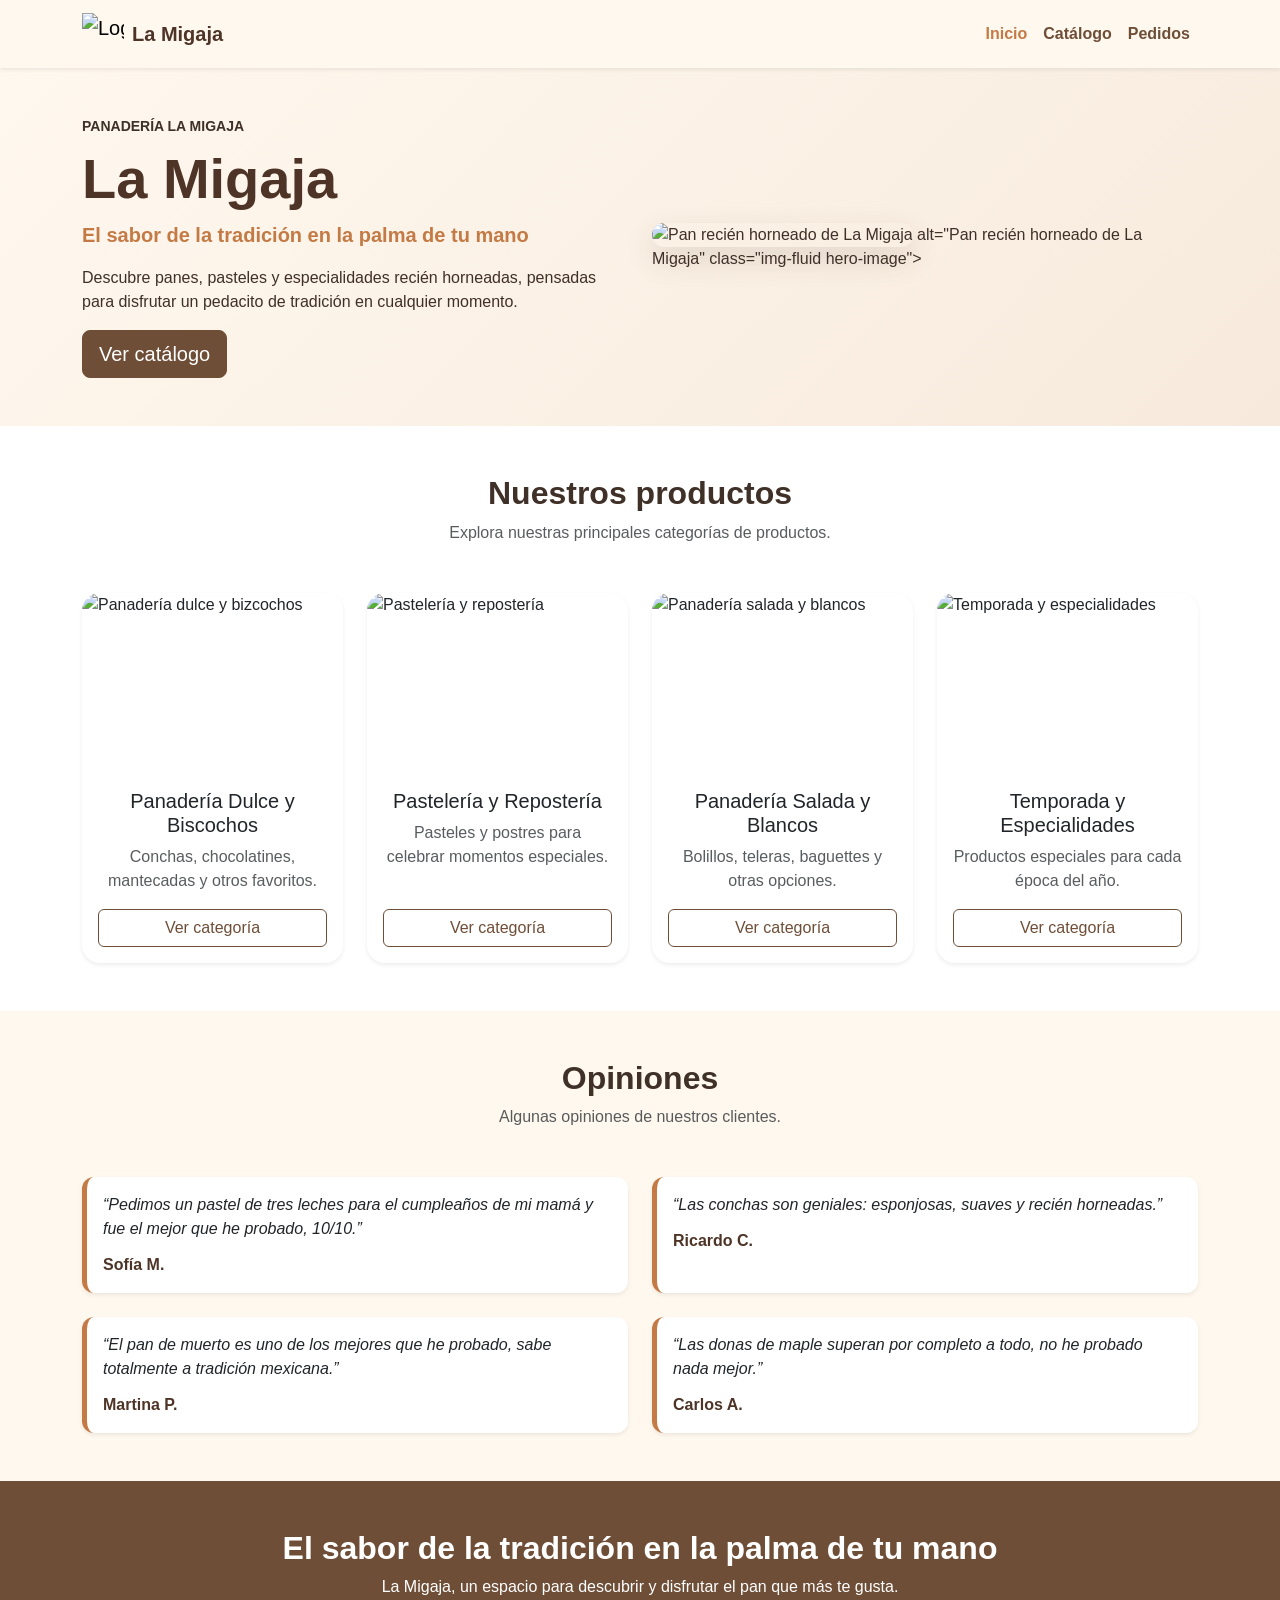
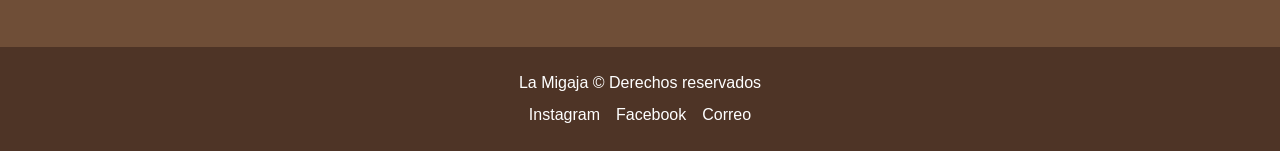
==== index.html @ 92a6f998 "Update index.html" ====
<!DOCTYPE html>
<html lang="es">
<head>
    <meta charset="UTF-8">
    <meta name="viewport" content="width=device-width, initial-scale=1.0">
    <title>La Migaja | Inicio</title>

    <!-- Bootstrap 5: estructura, componentes y responsividad -->
    <link href="https://cdn.jsdelivr.net/npm/bootstrap@5.3.3/dist/css/bootstrap.min.css" rel="stylesheet">

    <!-- CSS propio de La Migaja -->
    <link rel="stylesheet" href="style.css">
</head>

<body>
    <!-- ==================== NAVEGACIÓN ==================== -->
    <header>
        <nav class="navbar navbar-expand-lg navbar-light bg-light shadow-sm">
            <div class="container">
                <!-- Logo -->
                <a class="navbar-brand d-flex align-items-center" href="index.html">
                    <img src="https://static.vecteezy.com/system/resources/previews/017/625/331/non_2x/bread-icon-simple-style-bread-company-big-sale-poster-background-symbol-bread-brand-logo-design-element-bread-t-shirt-printing-bread-for-sticker-vector.jpg" alt="Logo de La Migaja" class="logo me-2">
                    <strong>La Migaja</strong>
                </a>

                <!-- Botón para menú en celular -->
                <button class="navbar-toggler" type="button"
                        data-bs-toggle="collapse"
                        data-bs-target="#menuPrincipal"
                        aria-controls="menuPrincipal"
                        aria-expanded="false"
                        aria-label="Abrir menú">
                    <span class="navbar-toggler-icon"></span>
                </button>

                <!-- Enlaces -->
                <div class="collapse navbar-collapse" id="menuPrincipal">
                    <ul class="navbar-nav ms-auto">
                        <li class="nav-item">
                            <a class="nav-link active" href="index.html">Inicio</a>
                        </li>
                        <li class="nav-item">
                            <!-- En la versión completa apuntará a catalogo.html -->
                            <a class="nav-link" href="catalogo.html">Catálogo</a>
                        </li>
                        <li class="nav-item">
                            <!-- En la versión completa apuntará a pedidos.html -->
                            <a class="nav-link" href="pedidos.html">Pedidos</a>
                        </li>
                    </ul>
                </div>
            </div>
        </nav>
    </header>

    <main>
        <!-- ==================== HERO ==================== -->
        <section class="hero-section py-5">
            <div class="container">
                <div class="row align-items-center g-4">
                    <div class="col-lg-6 text-center text-lg-start">
                        <p class="text-uppercase fw-bold small mb-2">Panadería La Migaja</p>
                        <h1 class="display-4 fw-bold">La Migaja</h1>
                        <p class="lead">
                            El sabor de la tradición en la palma de tu mano
                        </p>
                        <p class="hero-text">
                            Descubre panes, pasteles y especialidades recién horneadas,
                            pensadas para disfrutar un pedacito de tradición en cualquier momento.
                        </p>

                        <a href="catalogo.html" class="btn btn-primary btn-lg">
                            Ver catálogo
                        </a>
                    </div>

                    <div class="col-lg-6">
                        <!-- Imagen principal. Puedes reemplazar hero.jpg por tu propia fotografía. -->
                        <img src="https://png.pngtree.com/thumb_back/fh260/background/20221028/pngtree-variety-of-bread-fresh-nutrition-background-photo-image_20336376.jpg" alt="Pan recién horneado de La Migaja" class="img-fluid hero-image">
                             alt="Pan recién horneado de La Migaja"
                             class="img-fluid hero-image">
                    </div>
                </div>
            </div>
        </section>

        <!-- ==================== NUESTROS PRODUCTOS ==================== -->
        <section class="py-5">
            <div class="container">
                <div class="text-center mb-5">
                    <h2 class="fw-bold">Nuestros productos</h2>
                    <p class="text-muted">
                        Explora nuestras principales categorías de productos.
                    </p>
                </div>

                <div class="row g-4">
                    <!-- Categoría 1 -->
                    <div class="col-md-6 col-lg-3">
                        <div class="card category-card h-100 shadow-sm">
                            <img src="img/categoria-dulce.svg"
                                 class="card-img-top category-image"
                                 alt="Panadería dulce y bizcochos">
                            <div class="card-body text-center d-flex flex-column">
                                <h3 class="h5">Panadería Dulce y Biscochos</h3>
                                <p class="card-text text-muted">
                                    Conchas, chocolatines, mantecadas y otros favoritos.
                                </p>
                                <a href="catalogo.html#dulce" class="btn btn-outline-primary mt-auto">
                                    Ver categoría
                                </a>
                            </div>
                        </div>
                    </div>

                    <!-- Categoría 2 -->
                    <div class="col-md-6 col-lg-3">
                        <div class="card category-card h-100 shadow-sm">
                            <img src="img/categoria-pasteleria.svg"
                                 class="card-img-top category-image"
                                 alt="Pastelería y repostería">
                            <div class="card-body text-center d-flex flex-column">
                                <h3 class="h5">Pastelería y Repostería</h3>
                                <p class="card-text text-muted">
                                    Pasteles y postres para celebrar momentos especiales.
                                </p>
                                <a href="catalogo.html#pasteleria" class="btn btn-outline-primary mt-auto">
                                    Ver categoría
                                </a>
                            </div>
                        </div>
                    </div>

                    <!-- Categoría 3 -->
                    <div class="col-md-6 col-lg-3">
                        <div class="card category-card h-100 shadow-sm">
                            <img src="img/categoria-salada.svg"
                                 class="card-img-top category-image"
                                 alt="Panadería salada y blancos">
                            <div class="card-body text-center d-flex flex-column">
                                <h3 class="h5">Panadería Salada y Blancos</h3>
                                <p class="card-text text-muted">
                                    Bolillos, teleras, baguettes y otras opciones.
                                </p>
                                <a href="catalogo.html#salada" class="btn btn-outline-primary mt-auto">
                                    Ver categoría
                                </a>
                            </div>
                        </div>
                    </div>

                    <!-- Categoría 4 -->
                    <div class="col-md-6 col-lg-3">
                        <div class="card category-card h-100 shadow-sm">
                            <img src="img/categoria-temporada.svg"
                                 class="card-img-top category-image"
                                 alt="Temporada y especialidades">
                            <div class="card-body text-center d-flex flex-column">
                                <h3 class="h5">Temporada y Especialidades</h3>
                                <p class="card-text text-muted">
                                    Productos especiales para cada época del año.
                                </p>
                                <a href="catalogo.html#temporada" class="btn btn-outline-primary mt-auto">
                                    Ver categoría
                                </a>
                            </div>
                        </div>
                    </div>
                </div>
            </div>
        </section>

        <!-- ==================== OPINIONES ==================== -->
        <section class="opiniones-section py-5">
            <div class="container">
                <div class="text-center mb-5">
                    <h2 class="fw-bold">Opiniones</h2>
                    <p class="text-muted">
                        Algunas opiniones de nuestros clientes.
                    </p>
                </div>

                <div class="row g-4">
                    <div class="col-md-6">
                        <div class="card opinion-card h-100 shadow-sm">
                            <div class="card-body">
                                <p>
                                    “Pedimos un pastel de tres leches para el cumpleaños de mi mamá
                                    y fue el mejor que he probado, 10/10.”
                                </p>
                                <strong>Sofía M.</strong>
                            </div>
                        </div>
                    </div>

                    <div class="col-md-6">
                        <div class="card opinion-card h-100 shadow-sm">
                            <div class="card-body">
                                <p>
                                    “Las conchas son geniales: esponjosas, suaves y recién horneadas.”
                                </p>
                                <strong>Ricardo C.</strong>
                            </div>
                        </div>
                    </div>

                    <div class="col-md-6">
                        <div class="card opinion-card h-100 shadow-sm">
                            <div class="card-body">
                                <p>
                                    “El pan de muerto es uno de los mejores que he probado,
                                    sabe totalmente a tradición mexicana.”
                                </p>
                                <strong>Martina P.</strong>
                            </div>
                        </div>
                    </div>

                    <div class="col-md-6">
                        <div class="card opinion-card h-100 shadow-sm">
                            <div class="card-body">
                                <p>
                                    “Las donas de maple superan por completo a todo,
                                    no he probado nada mejor.”
                                </p>
                                <strong>Carlos A.</strong>
                            </div>
                        </div>
                    </div>
                </div>
            </div>
        </section>

        <!-- ==================== CIERRE ==================== -->
        <section class="slogan-section py-5 text-center">
            <div class="container">
                <h2 class="fw-bold">El sabor de la tradición en la palma de tu mano</h2>
                <p class="mb-0">
                    La Migaja, un espacio para descubrir y disfrutar el pan que más te gusta.
                </p>
            </div>
        </section>
    </main>

    <!-- ==================== FOOTER ==================== -->
    <footer class="footer py-4">
        <div class="container text-center">
            <p class="mb-2">La Migaja © Derechos reservados</p>
            <div class="d-flex justify-content-center gap-3">
                <a href="#" class="footer-link">Instagram</a>
                <a href="#" class="footer-link">Facebook</a>
                <a href="mailto:contacto@lamigaja.com" class="footer-link">Correo</a>
            </div>
        </div>
    </footer>

    <!-- Bootstrap JavaScript -->
    <script src="https://cdn.jsdelivr.net/npm/bootstrap@5.3.3/dist/js/bootstrap.bundle.min.js"></script>

    <!-- JavaScript propio de La Migaja -->
    <script src="script.js"></script>
</body>
</html>
---- style.css ----
/* =========================================================
   LA MIGAJA - ESTILOS PROPIOS
   Bootstrap se encarga de la estructura general.
   Este archivo personaliza la identidad visual.
   ========================================================= */

:root {
    --miga-crema: #fff8ef;
    --miga-cafe: #6f4e37;
    --miga-cafe-oscuro: #4e3426;
    --miga-acento: #c47a44;
    --miga-texto: #3f3028;
}

body {
    font-family: Arial, Helvetica, sans-serif;
    color: var(--miga-texto);
    background-color: #ffffff;
}

/* Logo */
.logo {
    width: 42px;
    height: 42px;
}

/* Navbar */
.navbar {
    background-color: var(--miga-crema) !important;
}

.navbar-brand strong {
    color: var(--miga-cafe-oscuro);
    font-size: 1.25rem;
}

.nav-link {
    color: var(--miga-cafe) !important;
    font-weight: 600;
}

.nav-link:hover,
.nav-link.active {
    color: var(--miga-acento) !important;
}

/* Hero */
.hero-section {
    background: linear-gradient(135deg, #fff8ef, #f7eadc);
}

.hero-section h1 {
    color: var(--miga-cafe-oscuro);
}

.hero-section .lead {
    color: var(--miga-acento);
    font-weight: 600;
}

.hero-text {
    max-width: 560px;
}

.hero-image {
    width: 100%;
    max-height: 430px;
    object-fit: cover;
    border-radius: 24px;
    box-shadow: 0 12px 30px rgba(78, 52, 38, 0.15);
}

/* Botones */
.btn-primary {
    background-color: var(--miga-cafe);
    border-color: var(--miga-cafe);
}

.btn-primary:hover {
    background-color: var(--miga-cafe-oscuro);
    border-color: var(--miga-cafe-oscuro);
}

.btn-outline-primary {
    color: var(--miga-cafe);
    border-color: var(--miga-cafe);
}

.btn-outline-primary:hover {
    background-color: var(--miga-cafe);
    border-color: var(--miga-cafe);
}

/* Tarjetas de categorías */
.category-card {
    border: none;
    border-radius: 18px;
    overflow: hidden;
    transition: transform 0.2s ease, box-shadow 0.2s ease;
}

.category-card:hover {
    transform: translateY(-5px);
    box-shadow: 0 14px 28px rgba(78, 52, 38, 0.16) !important;
}

.category-image {
    height: 180px;
    object-fit: cover;
}

/* Opiniones */
.opiniones-section {
    background-color: var(--miga-crema);
}

.opinion-card {
    border: none;
    border-left: 5px solid var(--miga-acento);
    border-radius: 12px;
}

.opinion-card p {
    font-style: italic;
    margin-bottom: 0.75rem;
}

.opinion-card strong {
    color: var(--miga-cafe-oscuro);
}

/* Slogan final */
.slogan-section {
    background-color: var(--miga-cafe);
    color: #ffffff;
}

.slogan-section h2 {
    color: #ffffff;
}

/* Footer */
.footer {
    background-color: var(--miga-cafe-oscuro);
    color: #ffffff;
}

.footer-link {
    color: #ffffff;
    text-decoration: none;
}

.footer-link:hover {
    color: #f4c99f;
}

/* Ajustes para celular */
@media (max-width: 767.98px) {
    .hero-section {
        text-align: center;
    }

    .hero-text {
        margin-left: auto;
        margin-right: auto;
    }

    .hero-image {
        max-height: 300px;
    }
}
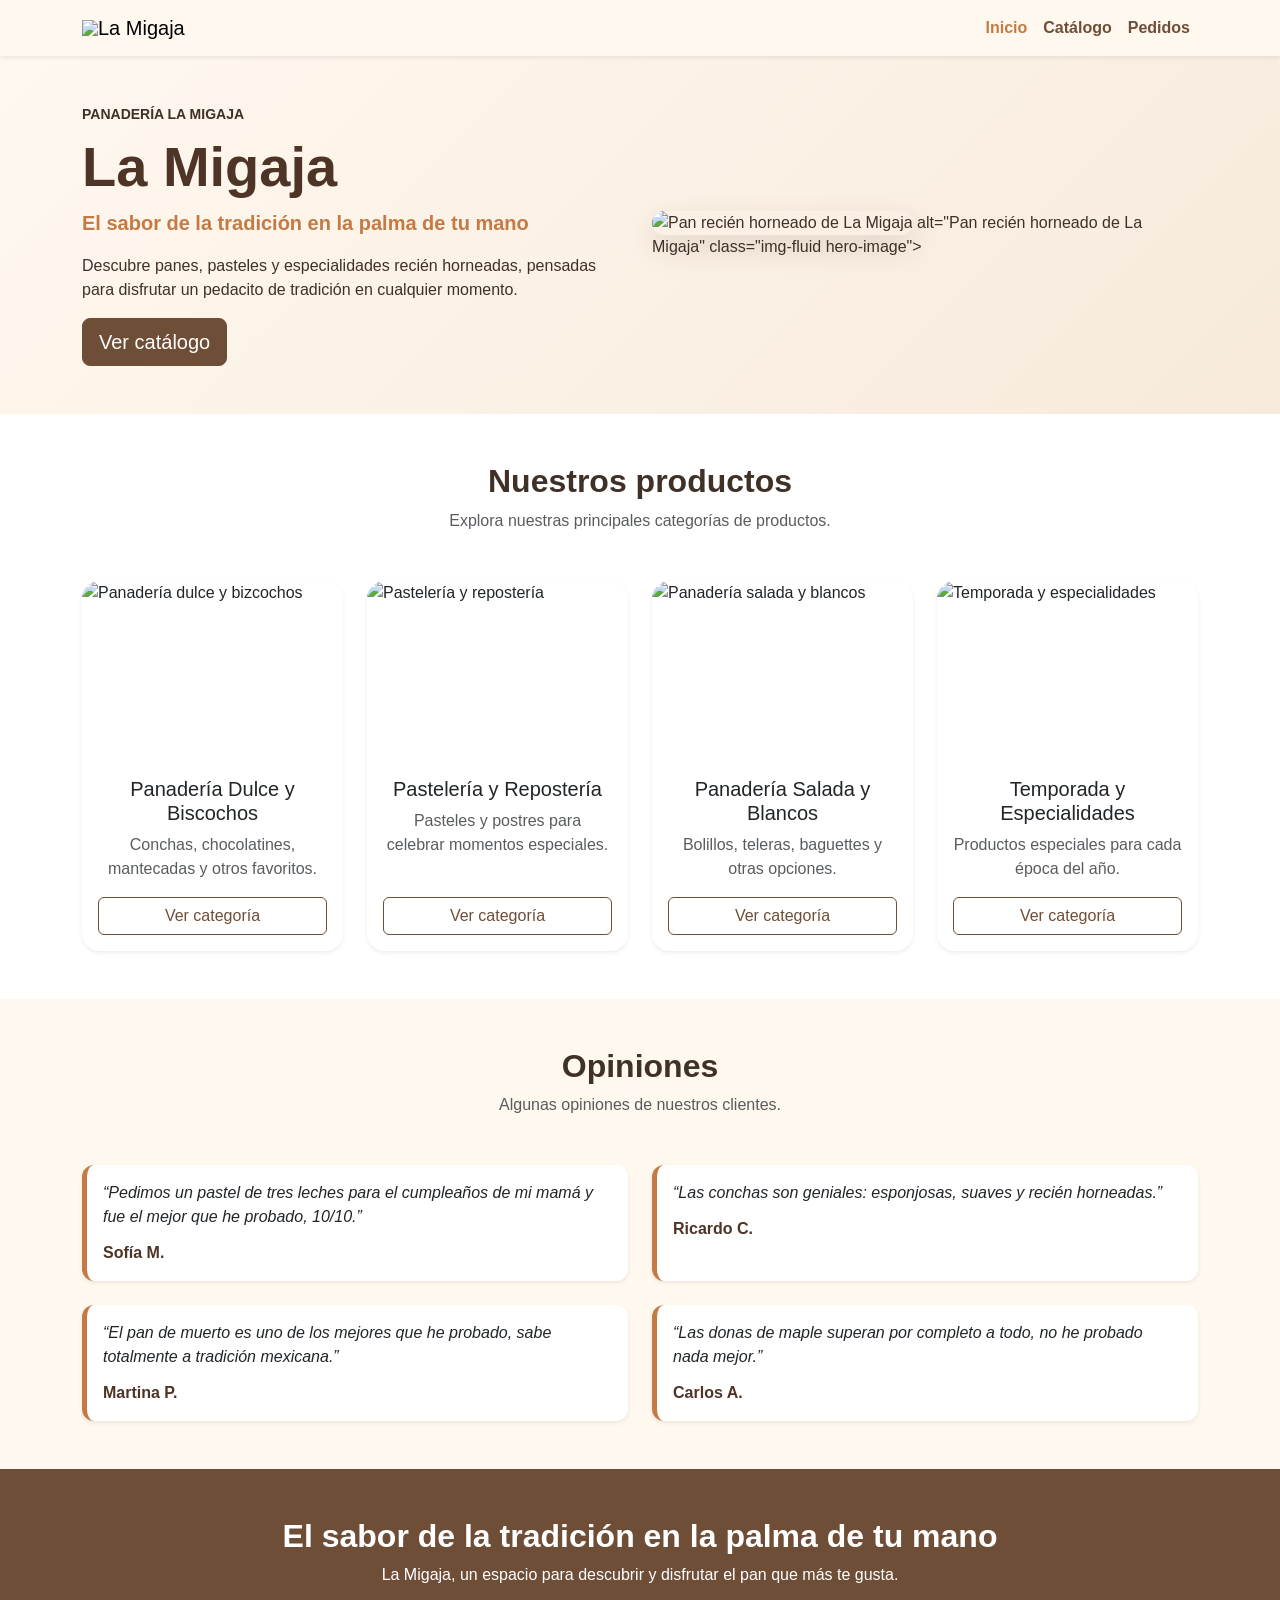
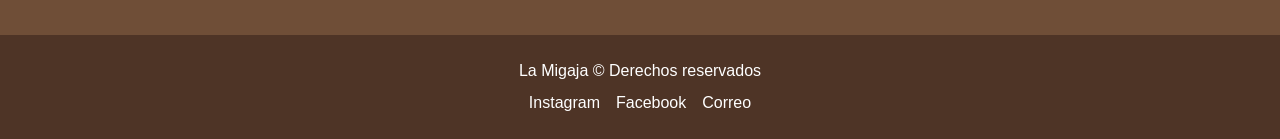
==== commit 2cb38121: "L" ====
--- a/index.html
+++ b/index.html
@@ -19,7 +19,7 @@
             <div class="container">
                 <!-- Logo -->
                 <a class="navbar-brand d-flex align-items-center" href="index.html">
-                    <img src="https://static.vecteezy.com/system/resources/previews/017/625/331/non_2x/bread-icon-simple-style-bread-company-big-sale-poster-background-symbol-bread-brand-logo-design-element-bread-t-shirt-printing-bread-for-sticker-vector.jpg" alt="Logo de La Migaja" class="logo me-2">
+                    <img src="https://static.vecteezy.com/system/resources/previews/017/625/331/non_2x/bread-icon-simple-style-bread-company-big-sale-poster-background-symbol-bread-brand-logo-design-element-bread-t-shirt-printing-bread-for-sticker-vector.jpg"
                     <strong>La Migaja</strong>
                 </a>
 
@@ -152,7 +152,7 @@
                     <!-- Categoría 4 -->
                     <div class="col-md-6 col-lg-3">
                         <div class="card category-card h-100 shadow-sm">
-                            <img src="img/categoria-temporada.svg"
+                            <img src="https://drive.google.com/file/d/1l1laYIi7C4K2UC9HWJXYHN0dhhq0OK1A/view?usp=sharing"
                                  class="card-img-top category-image"
                                  alt="Temporada y especialidades">
                             <div class="card-body text-center d-flex flex-column">
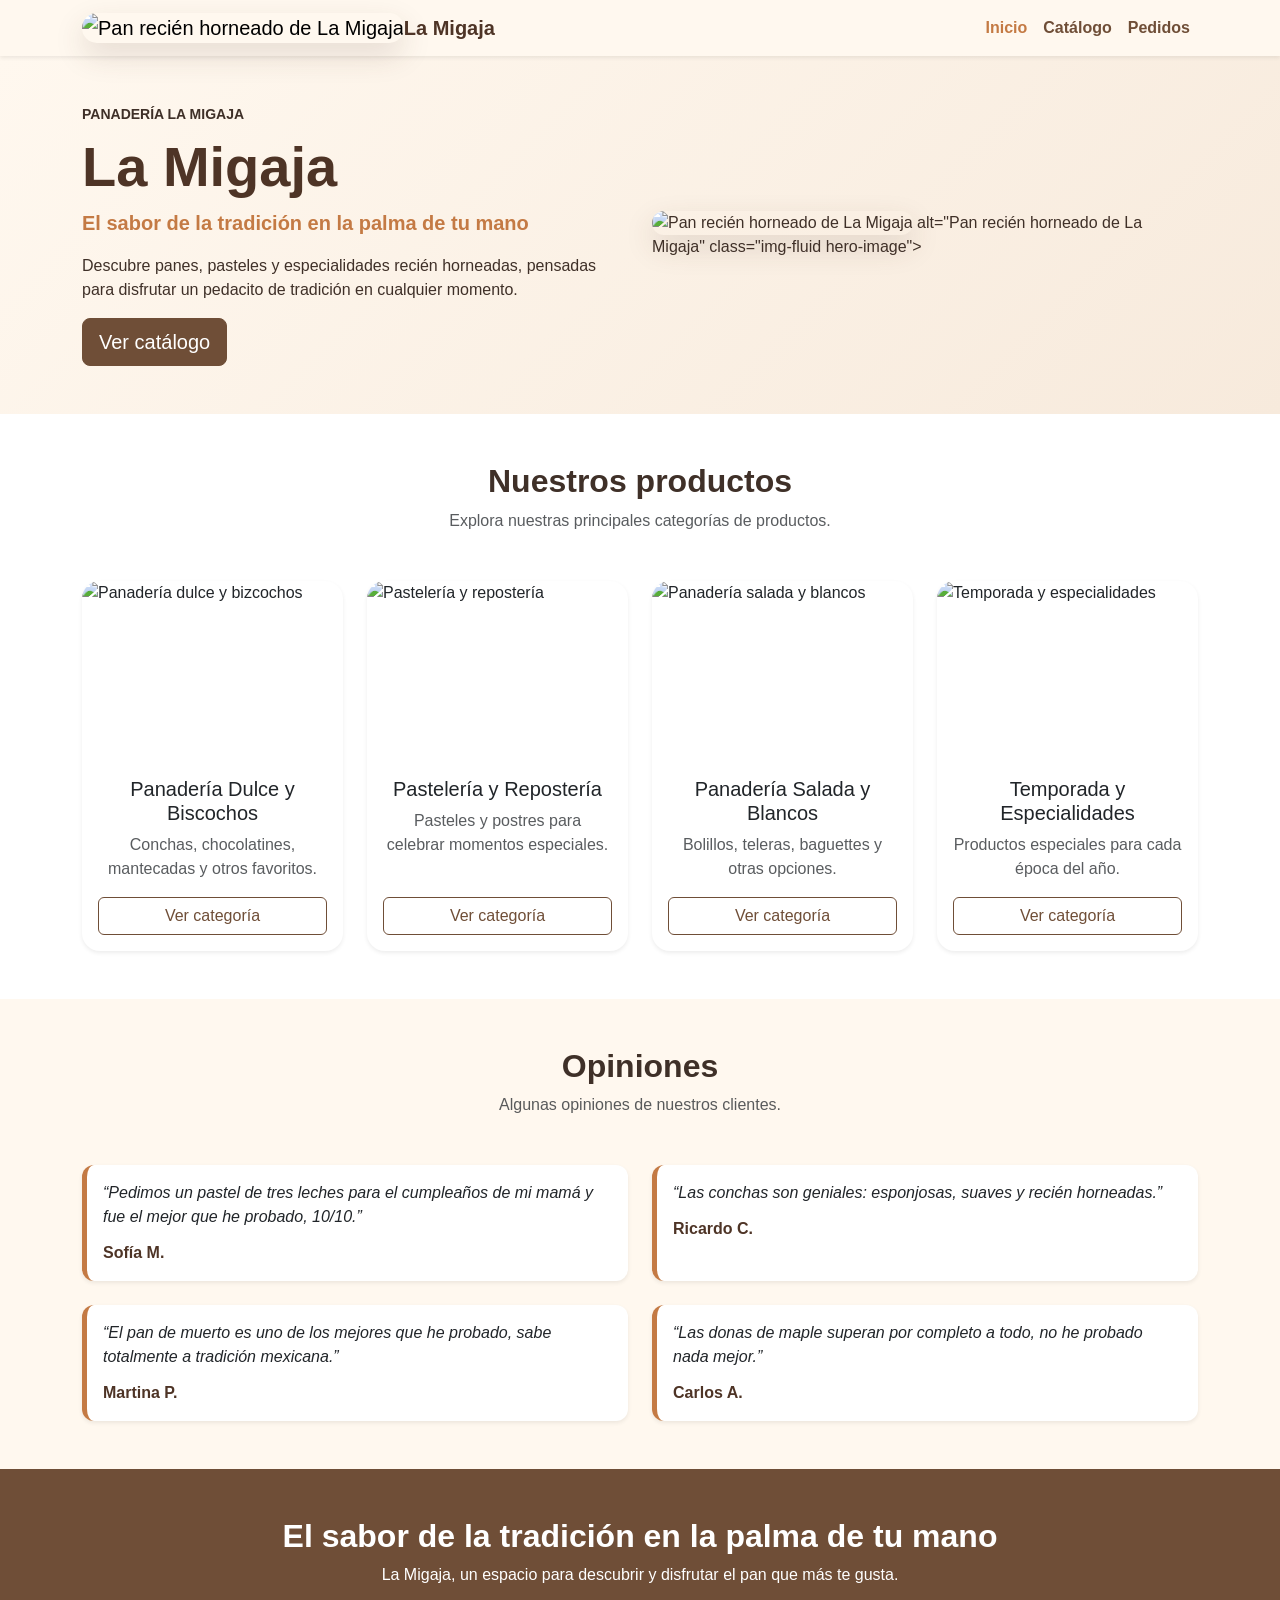
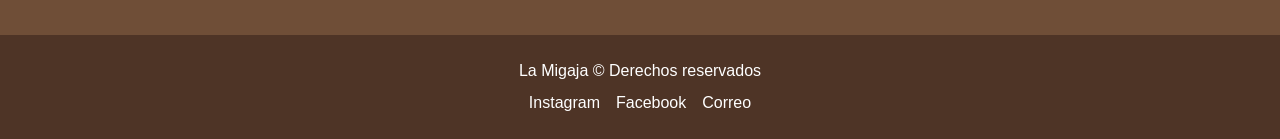
==== commit ff00cce2: "Update index.html" ====
--- a/index.html
+++ b/index.html
@@ -19,7 +19,7 @@
             <div class="container">
                 <!-- Logo -->
                 <a class="navbar-brand d-flex align-items-center" href="index.html">
-                    <img src="https://static.vecteezy.com/system/resources/previews/017/625/331/non_2x/bread-icon-simple-style-bread-company-big-sale-poster-background-symbol-bread-brand-logo-design-element-bread-t-shirt-printing-bread-for-sticker-vector.jpg"
+                    <img src="https://static.vecteezy.com/system/resources/previews/017/625/331/non_2x/bread-icon-simple-style-bread-company-big-sale-poster-background-symbol-bread-brand-logo-design-element-bread-t-shirt-printing-bread-for-sticker-vector.jpg" alt="Pan recién horneado de La Migaja" class="img-fluid hero-image">
                     <strong>La Migaja</strong>
                 </a>
 
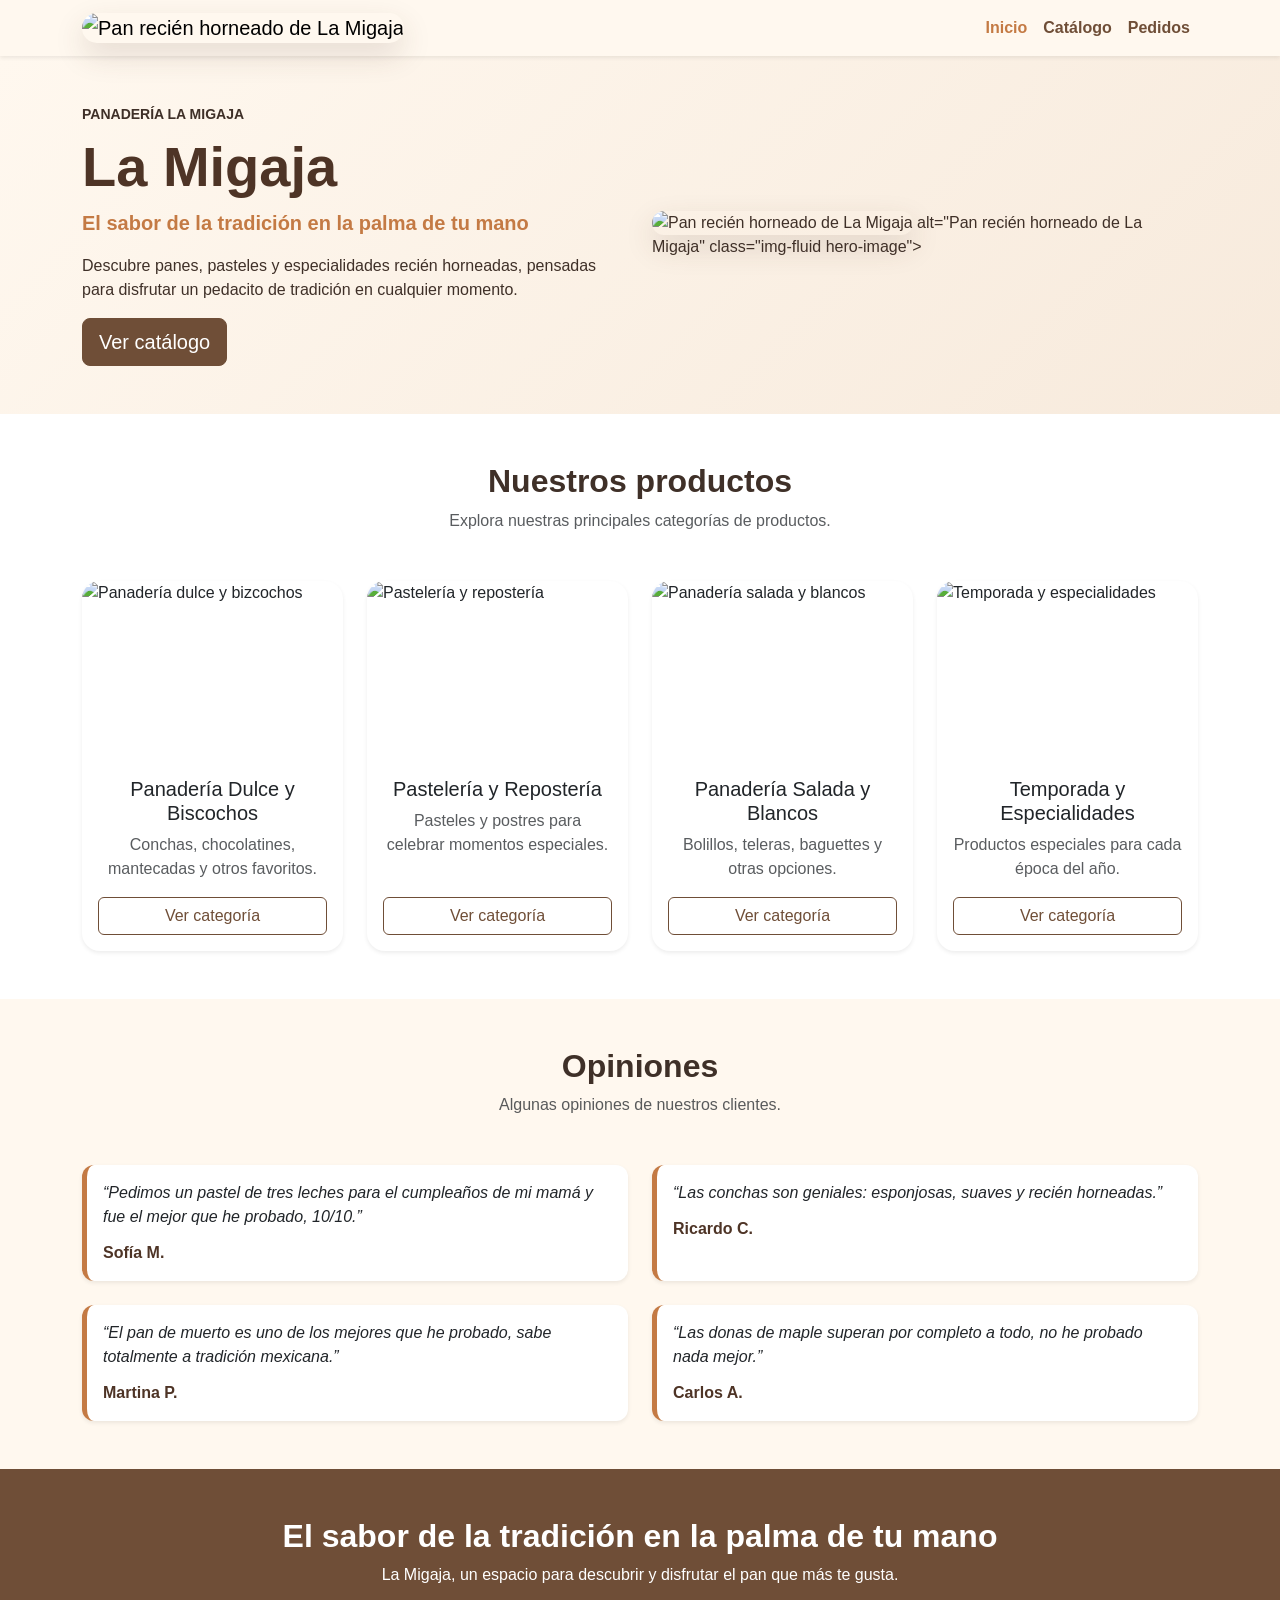
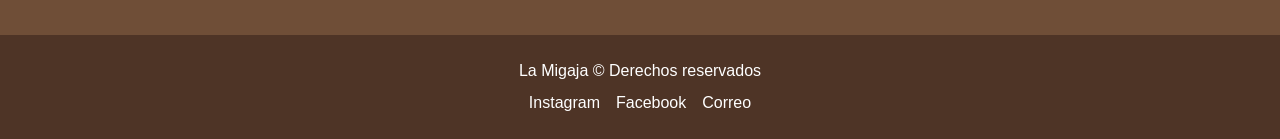
==== commit 331d4265: "Update index.html" ====
--- a/index.html
+++ b/index.html
@@ -20,7 +20,6 @@
                 <!-- Logo -->
                 <a class="navbar-brand d-flex align-items-center" href="index.html">
                     <img src="https://static.vecteezy.com/system/resources/previews/017/625/331/non_2x/bread-icon-simple-style-bread-company-big-sale-poster-background-symbol-bread-brand-logo-design-element-bread-t-shirt-printing-bread-for-sticker-vector.jpg" alt="Pan recién horneado de La Migaja" class="img-fluid hero-image">
-                    <strong>La Migaja</strong>
                 </a>
 
                 <!-- Botón para menú en celular -->
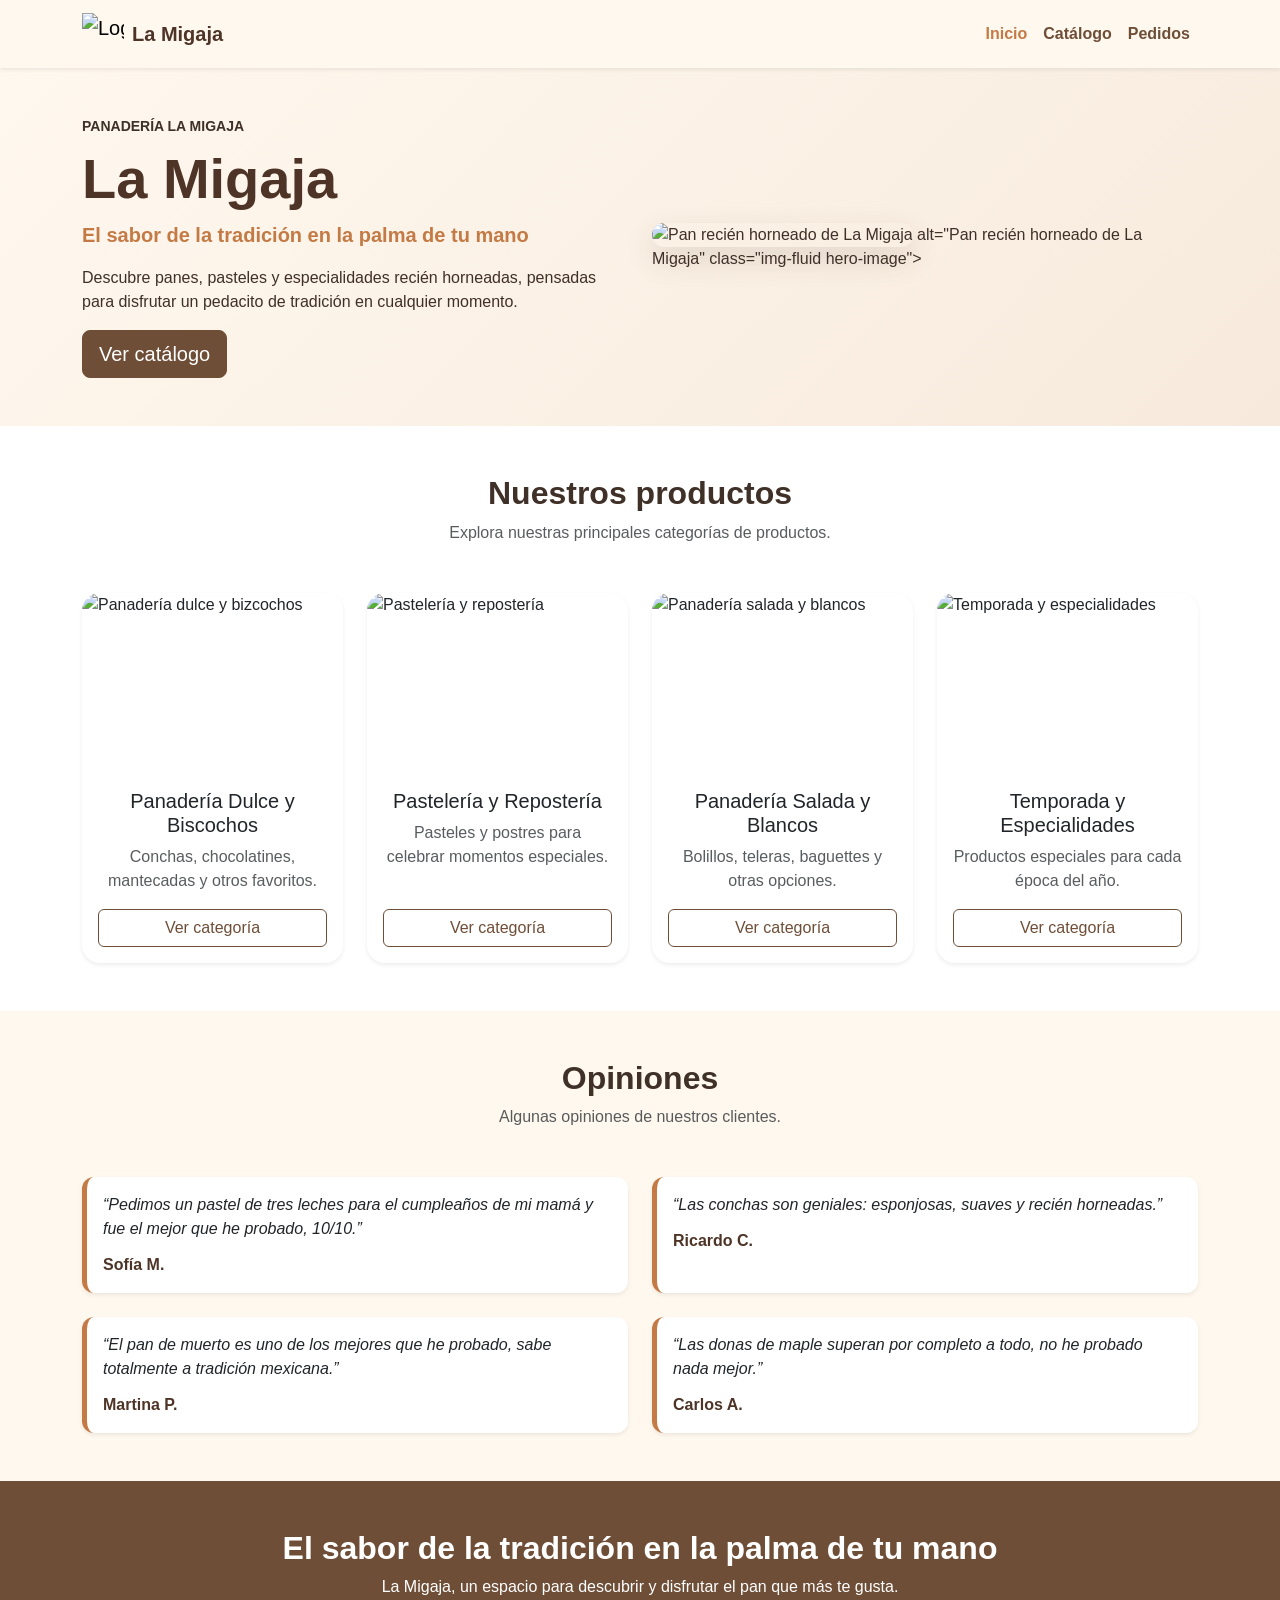
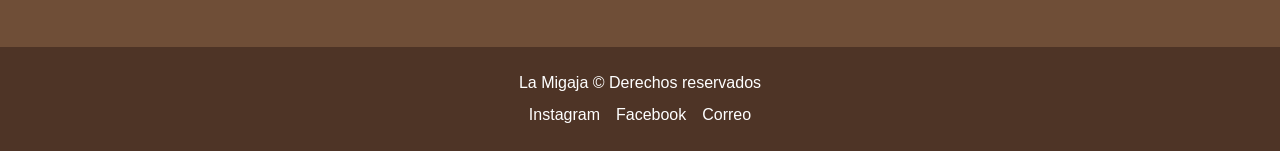
==== commit f79d3acd: "Update index.html" ====
--- a/index.html
+++ b/index.html
@@ -19,7 +19,8 @@
             <div class="container">
                 <!-- Logo -->
                 <a class="navbar-brand d-flex align-items-center" href="index.html">
-                    <img src="https://static.vecteezy.com/system/resources/previews/017/625/331/non_2x/bread-icon-simple-style-bread-company-big-sale-poster-background-symbol-bread-brand-logo-design-element-bread-t-shirt-printing-bread-for-sticker-vector.jpg" alt="Pan recién horneado de La Migaja" class="img-fluid hero-image">
+                    <img src="img/logo.svg" alt="Logo de La Migaja" class="logo me-2">
+                    <strong>La Migaja</strong>
                 </a>
 
                 <!-- Botón para menú en celular -->
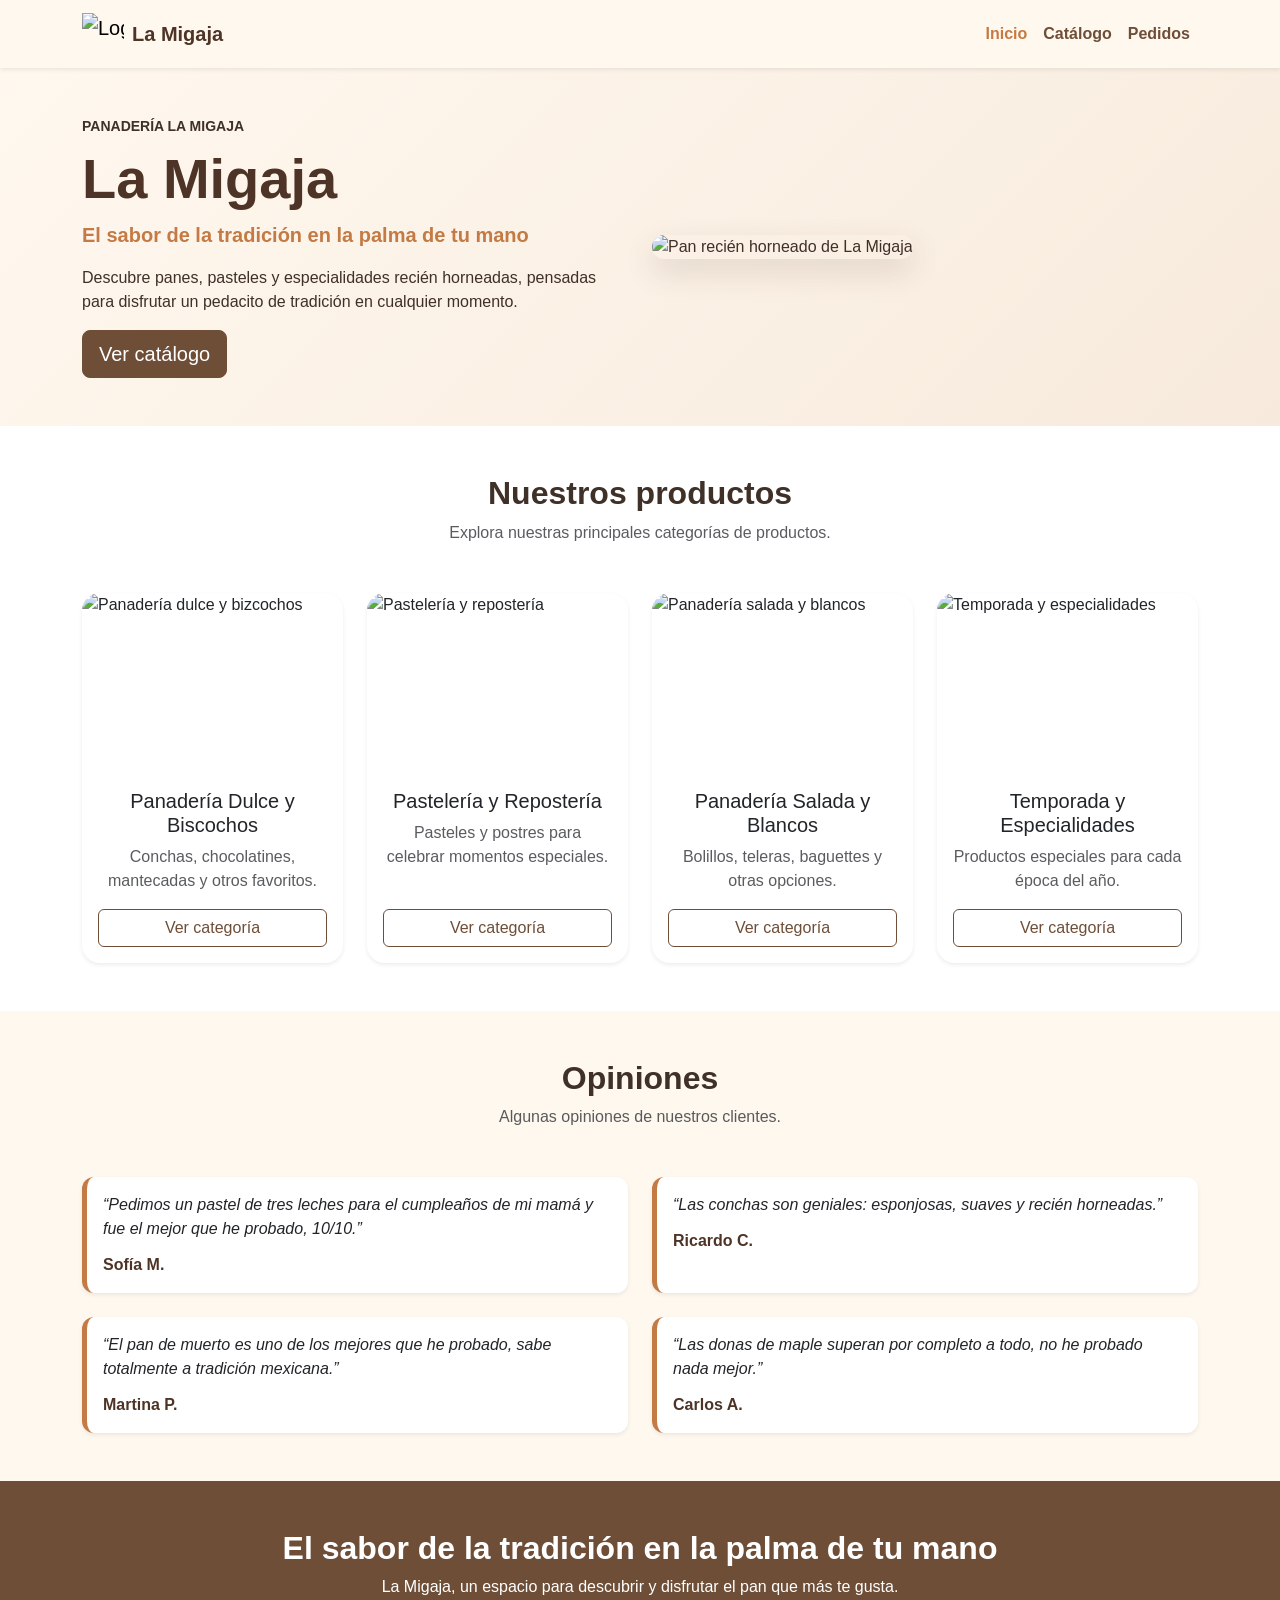
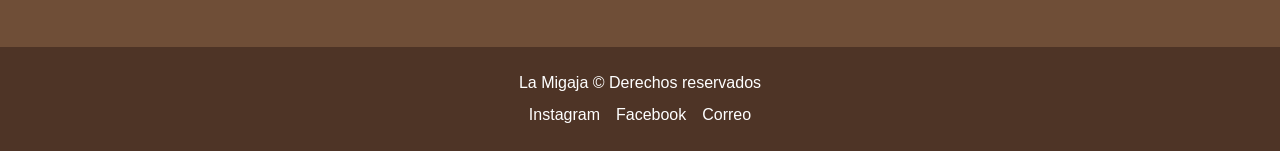
==== commit 8b036a11: "Update index.html" ====
--- a/index.html
+++ b/index.html
@@ -19,7 +19,7 @@
             <div class="container">
                 <!-- Logo -->
                 <a class="navbar-brand d-flex align-items-center" href="index.html">
-                    <img src="img/logo.svg" alt="Logo de La Migaja" class="logo me-2">
+                    <img src="https://static.vecteezy.com/system/resources/previews/017/625/331/non_2x/bread-icon-simple-style-bread-company-big-sale-poster-background-symbol-bread-brand-logo-design-element-bread-t-shirt-printing-bread-for-sticker-vector.jpg" alt="Logo de La Migaja" class="logo me-2">
                     <strong>La Migaja</strong>
                 </a>
 
@@ -40,11 +40,9 @@
                             <a class="nav-link active" href="index.html">Inicio</a>
                         </li>
                         <li class="nav-item">
-                            <!-- En la versión completa apuntará a catalogo.html -->
                             <a class="nav-link" href="catalogo.html">Catálogo</a>
                         </li>
                         <li class="nav-item">
-                            <!-- En la versión completa apuntará a pedidos.html -->
                             <a class="nav-link" href="pedidos.html">Pedidos</a>
                         </li>
                     </ul>
@@ -75,10 +73,8 @@
                     </div>
 
                     <div class="col-lg-6">
-                        <!-- Imagen principal. Puedes reemplazar hero.jpg por tu propia fotografía. -->
+                        <!-- Imagen principal Hero -->
                         <img src="https://png.pngtree.com/thumb_back/fh260/background/20221028/pngtree-variety-of-bread-fresh-nutrition-background-photo-image_20336376.jpg" alt="Pan recién horneado de La Migaja" class="img-fluid hero-image">
-                             alt="Pan recién horneado de La Migaja"
-                             class="img-fluid hero-image">
                     </div>
                 </div>
             </div>
@@ -95,10 +91,10 @@
                 </div>
 
                 <div class="row g-4">
-                    <!-- Categoría 1 -->
-                    <div class="col-md-6 col-lg-3">
-                        <div class="card category-card h-100 shadow-sm">
-                            <img src="img/categoria-dulce.svg"
+                    <!-- Categoría 1: Dulce -->
+                    <div class="col-md-6 col-lg-3">
+                        <div class="card category-card h-100 shadow-sm">
+                            <img src="https://media.admagazine.com/photos/694308780f456ee310f90c29/1:1/w_2000,h_2000,c_limit/GettyImages-1067566856%20(1).jpg"
                                  class="card-img-top category-image"
                                  alt="Panadería dulce y bizcochos">
                             <div class="card-body text-center d-flex flex-column">
@@ -113,10 +109,10 @@
                         </div>
                     </div>
 
-                    <!-- Categoría 2 -->
-                    <div class="col-md-6 col-lg-3">
-                        <div class="card category-card h-100 shadow-sm">
-                            <img src="img/categoria-pasteleria.svg"
+                    <!-- Categoría 2: Pastelería -->
+                    <div class="col-md-6 col-lg-3">
+                        <div class="card category-card h-100 shadow-sm">
+                            <img src="https://foodandpleasure.com/wp-content/uploads/2022/08/antoniamiapasteleria-e1661152972394.jpg"
                                  class="card-img-top category-image"
                                  alt="Pastelería y repostería">
                             <div class="card-body text-center d-flex flex-column">
@@ -131,10 +127,10 @@
                         </div>
                     </div>
 
-                    <!-- Categoría 3 -->
-                    <div class="col-md-6 col-lg-3">
-                        <div class="card category-card h-100 shadow-sm">
-                            <img src="img/categoria-salada.svg"
+                    <!-- Categoría 3: Salada -->
+                    <div class="col-md-6 col-lg-3">
+                        <div class="card category-card h-100 shadow-sm">
+                            <img src="https://i.blogs.es/f0043e/pan-salado1/450_1000.jpeg"
                                  class="card-img-top category-image"
                                  alt="Panadería salada y blancos">
                             <div class="card-body text-center d-flex flex-column">
@@ -149,10 +145,10 @@
                         </div>
                     </div>
 
-                    <!-- Categoría 4 -->
-                    <div class="col-md-6 col-lg-3">
-                        <div class="card category-card h-100 shadow-sm">
-                            <img src="https://drive.google.com/file/d/1l1laYIi7C4K2UC9HWJXYHN0dhhq0OK1A/view?usp=sharing"
+                    <!-- Categoría 4: Temporada -->
+                    <div class="col-md-6 col-lg-3">
+                        <div class="card category-card h-100 shadow-sm">
+                            <img src="https://monchitime.com/www/wp-content/uploads/2025/10/Tagers-San-Angel-panes-de-muerto.jpg"
                                  class="card-img-top category-image"
                                  alt="Temporada y especialidades">
                             <div class="card-body text-center d-flex flex-column">
